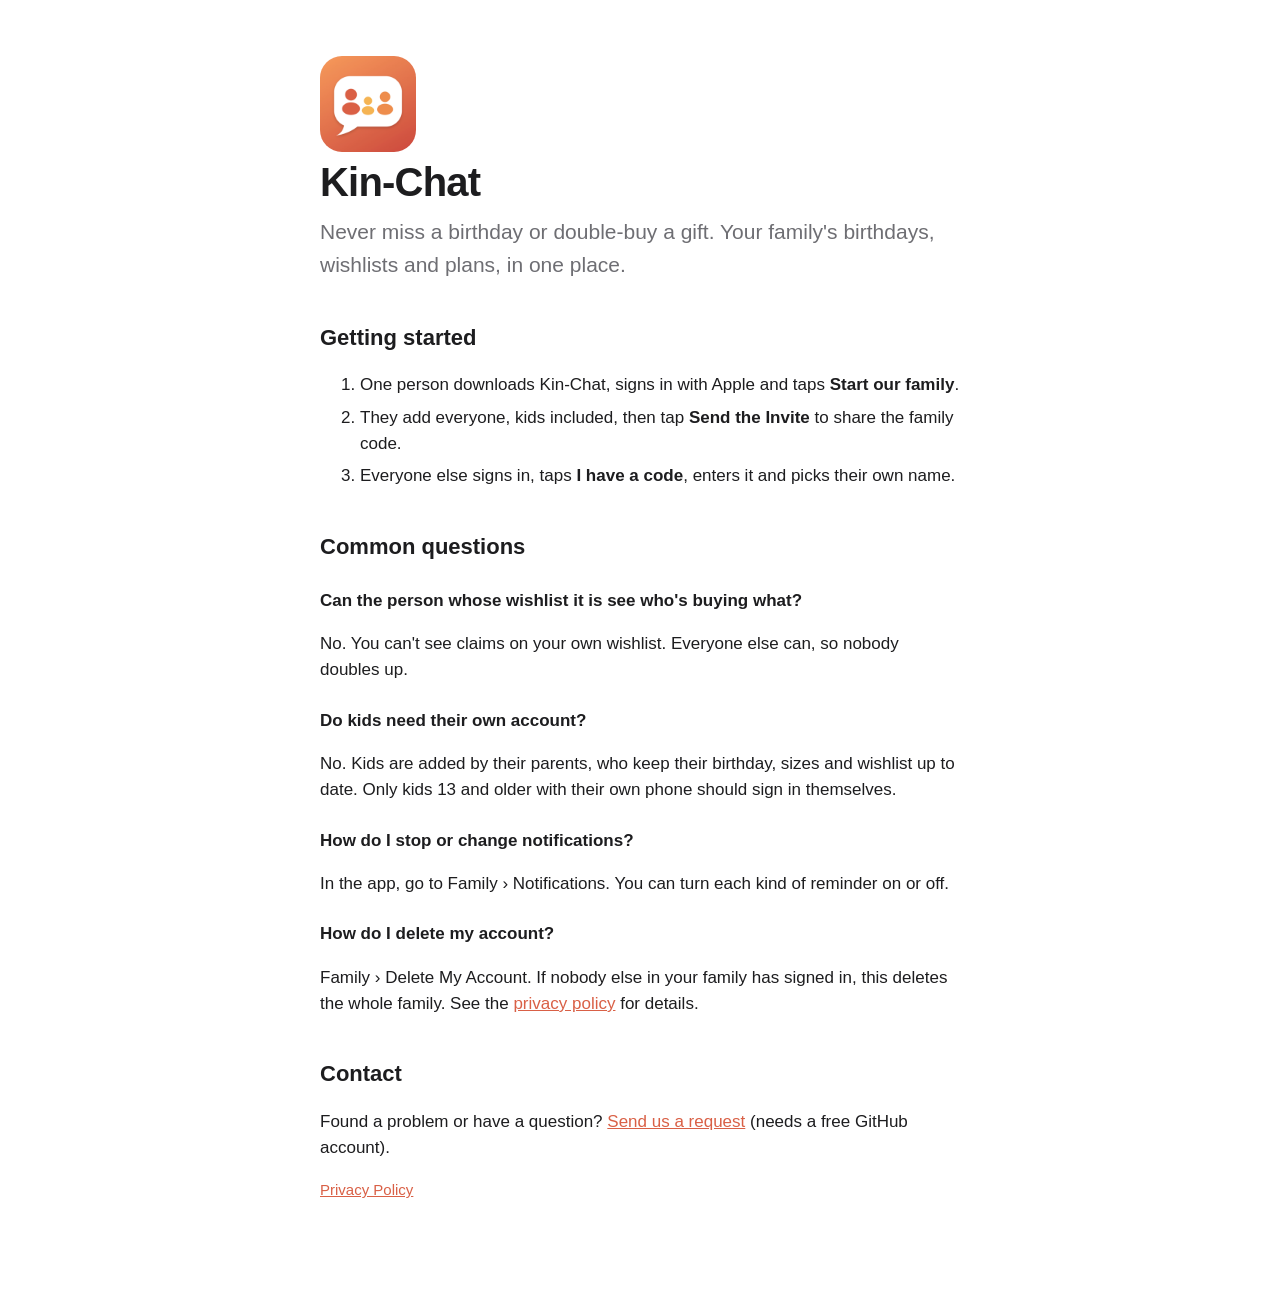
==== index.html @ ff43c402 "Add Kin-Chat support and privacy pages Co-Authored-By: Claude Opus 5.5 <noreply@anthropic.com>" ====
<!doctype html>
<html lang="en">
<head>
<meta charset="utf-8">
<meta name="viewport" content="width=device-width, initial-scale=1">
<title>Kin-Chat Support</title>
<link rel="stylesheet" href="style.css">
</head>
<body>
<main>
<img class="icon" src="icon.png" alt="" width="96" height="96">
<h1>Kin-Chat</h1>
<p class="lede">Never miss a birthday or double-buy a gift. Your family's birthdays, wishlists and plans, in one place.</p>

<h2>Getting started</h2>
<ol>
  <li>One person downloads Kin-Chat, signs in with Apple and taps <strong>Start our family</strong>.</li>
  <li>They add everyone, kids included, then tap <strong>Send the Invite</strong> to share the family code.</li>
  <li>Everyone else signs in, taps <strong>I have a code</strong>, enters it and picks their own name.</li>
</ol>

<h2>Common questions</h2>
<h3>Can the person whose wishlist it is see who's buying what?</h3>
<p>No. You can't see claims on your own wishlist. Everyone else can, so nobody doubles up.</p>
<h3>Do kids need their own account?</h3>
<p>No. Kids are added by their parents, who keep their birthday, sizes and wishlist up to date. Only kids 13 and older with their own phone should sign in themselves.</p>
<h3>How do I stop or change notifications?</h3>
<p>In the app, go to Family › Notifications. You can turn each kind of reminder on or off.</p>
<h3>How do I delete my account?</h3>
<p>Family › Delete My Account. If nobody else in your family has signed in, this deletes the whole family. See the <a href="privacy.html">privacy policy</a> for details.</p>

<h2>Contact</h2>
<p>Found a problem or have a question? <a href="https://github.com/raymondborkowski/kin-chat/issues/new">Send us a request</a> (needs a free GitHub account).</p>

<p class="muted"><a href="privacy.html">Privacy Policy</a></p>
</main>
</body>
</html>
---- style.css ----
:root {
  --text: #1d1d1f;
  --muted: #6e6e73;
  --accent: #d96046;
  --bg: #ffffff;
}
@media (prefers-color-scheme: dark) {
  :root { --text: #f5f5f7; --muted: #a1a1a6; --accent: #f07a5f; --bg: #000000; }
}
* { box-sizing: border-box; }
body {
  margin: 0;
  background: var(--bg);
  color: var(--text);
  font: 17px/1.55 -apple-system, BlinkMacSystemFont, "SF Pro Text", "Helvetica Neue", Arial, sans-serif;
}
main { max-width: 680px; margin: 0 auto; padding: 56px 20px 80px; }
h1 { font-size: 40px; line-height: 1.1; margin: 8px 0 12px; letter-spacing: -0.02em; }
h2 { font-size: 22px; margin: 40px 0 8px; }
h3 { font-size: 17px; margin: 24px 0 4px; }
a { color: var(--accent); }
.muted { color: var(--muted); font-size: 15px; }
.eyebrow { margin: 0; font-weight: 600; }
.eyebrow a { text-decoration: none; }
.lede { font-size: 21px; color: var(--muted); margin-top: 0; }
.icon { border-radius: 22px; display: block; }
li { margin: 6px 0; }
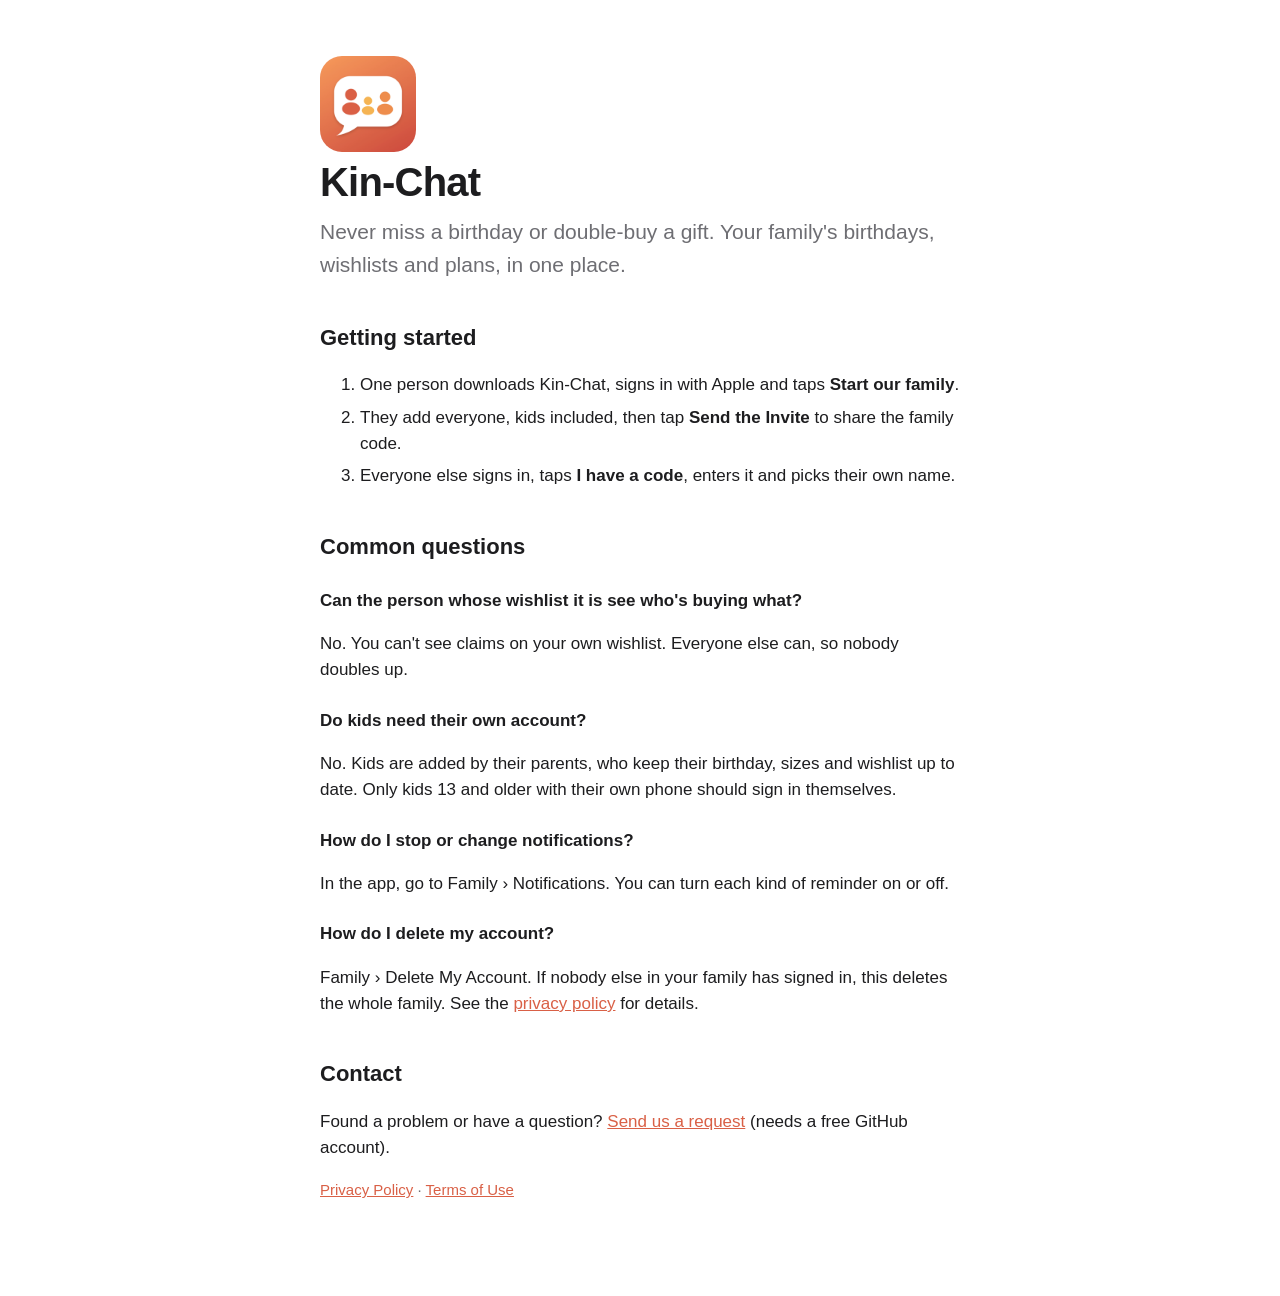
==== commit 72b2595e: "Add Terms of Use" ====
--- a/index.html
+++ b/index.html
@@ -32,7 +32,7 @@
 <h2>Contact</h2>
 <p>Found a problem or have a question? <a href="https://github.com/raymondborkowski/kin-chat/issues/new">Send us a request</a> (needs a free GitHub account).</p>
 
-<p class="muted"><a href="privacy.html">Privacy Policy</a></p>
+<p class="muted"><a href="privacy.html">Privacy Policy</a> · <a href="terms.html">Terms of Use</a></p>
 </main>
 </body>
 </html>
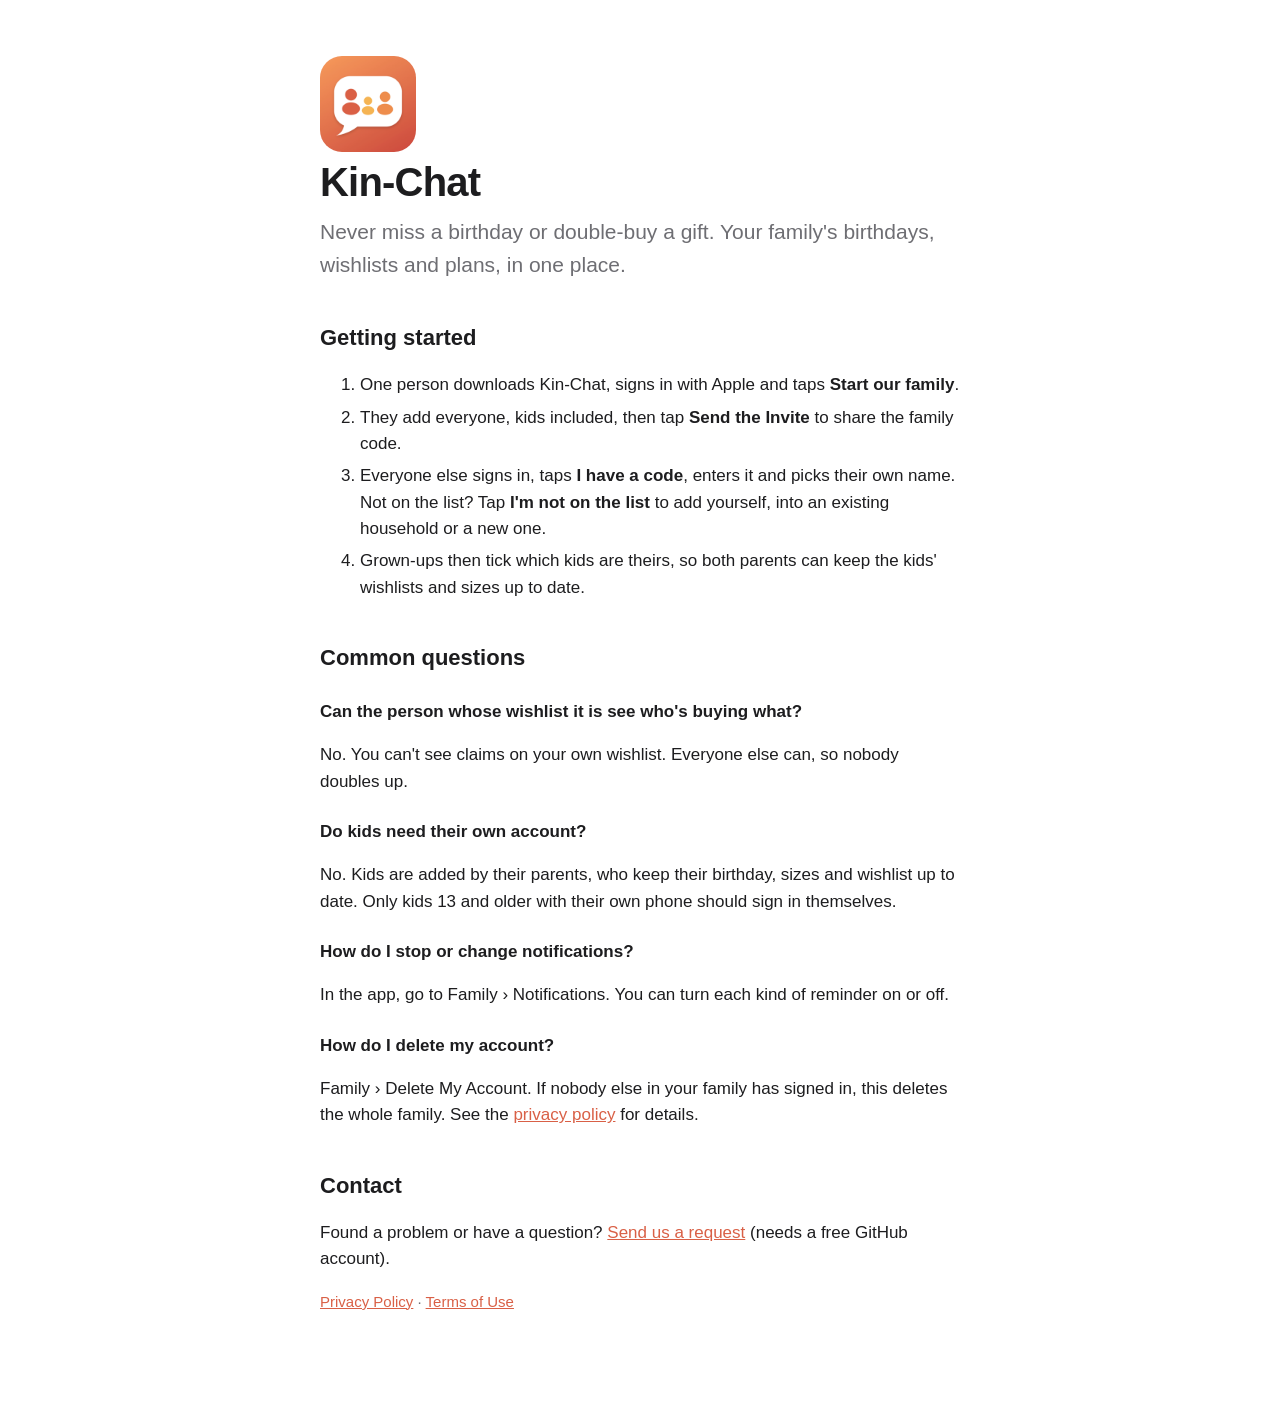
==== commit 876c5c3e: "Getting started: joining when you're not on the list, and picking your kids" ====
--- a/index.html
+++ b/index.html
@@ -16,7 +16,8 @@
 <ol>
   <li>One person downloads Kin-Chat, signs in with Apple and taps <strong>Start our family</strong>.</li>
   <li>They add everyone, kids included, then tap <strong>Send the Invite</strong> to share the family code.</li>
-  <li>Everyone else signs in, taps <strong>I have a code</strong>, enters it and picks their own name.</li>
+  <li>Everyone else signs in, taps <strong>I have a code</strong>, enters it and picks their own name. Not on the list? Tap <strong>I'm not on the list</strong> to add yourself, into an existing household or a new one.</li>
+  <li>Grown-ups then tick which kids are theirs, so both parents can keep the kids' wishlists and sizes up to date.</li>
 </ol>
 
 <h2>Common questions</h2>
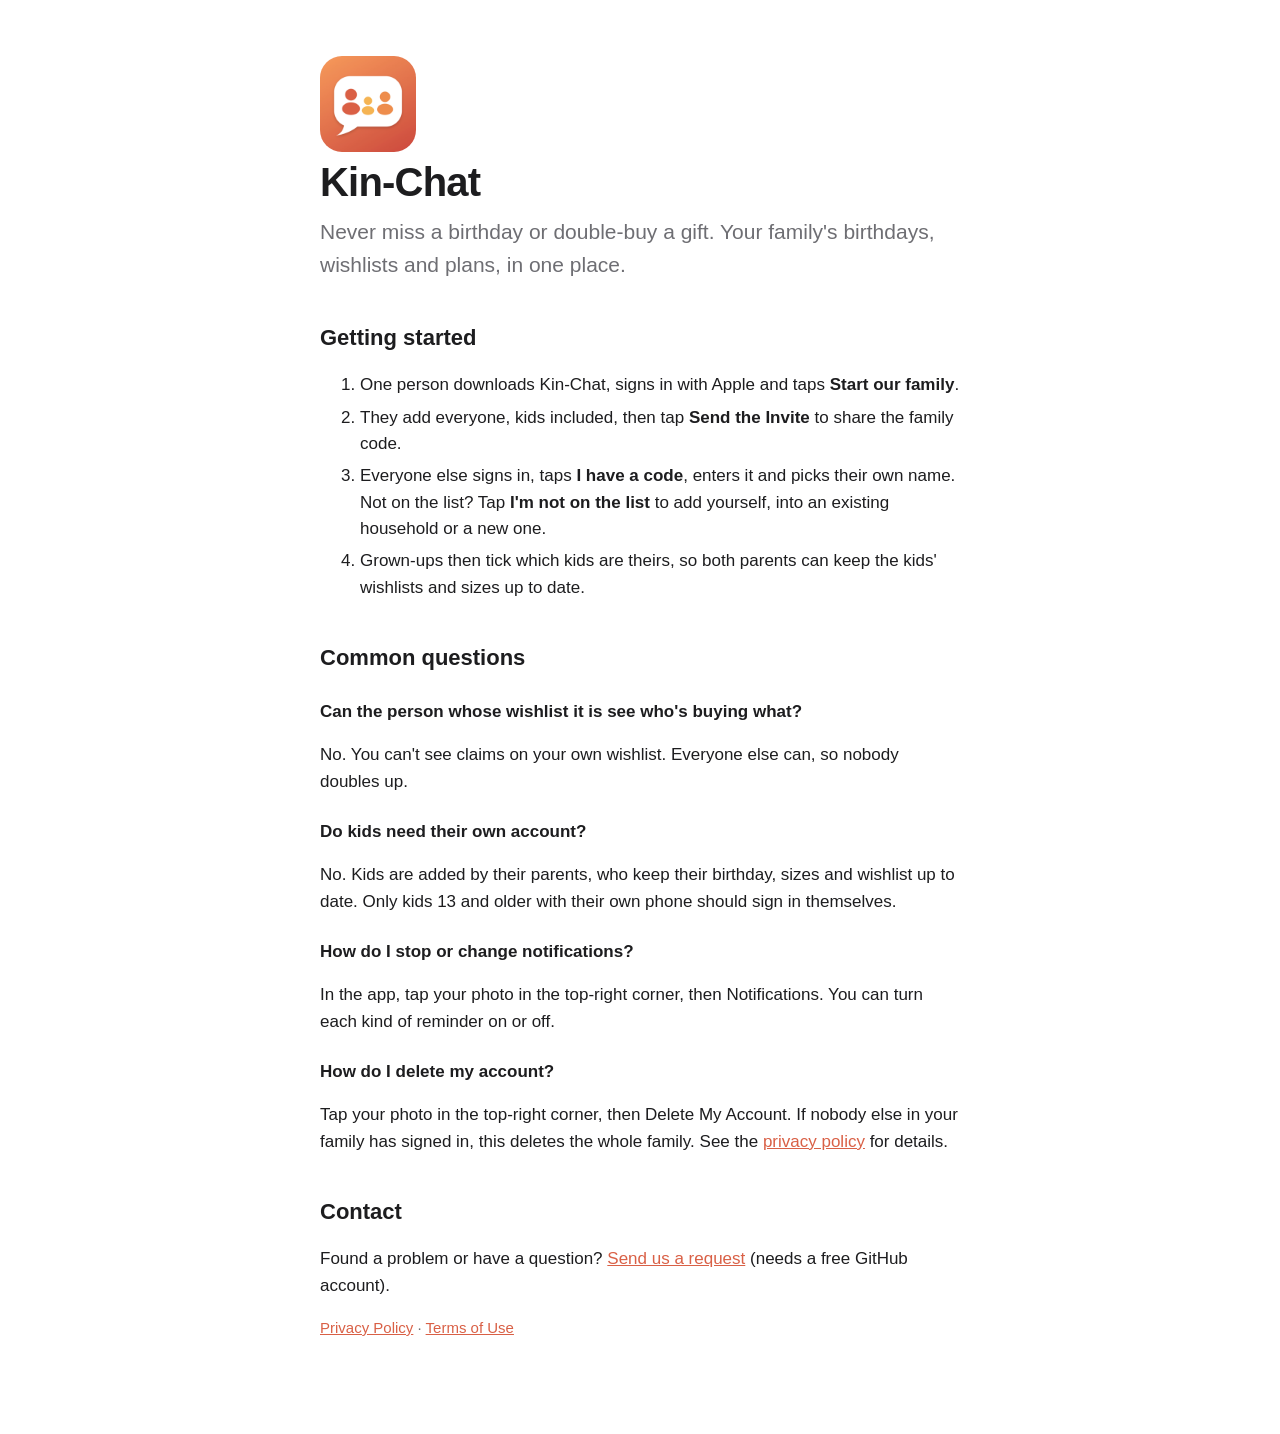
==== commit 2a846cab: "Settings and account deletion moved to the Me screen" ====
--- a/index.html
+++ b/index.html
@@ -26,9 +26,9 @@
 <h3>Do kids need their own account?</h3>
 <p>No. Kids are added by their parents, who keep their birthday, sizes and wishlist up to date. Only kids 13 and older with their own phone should sign in themselves.</p>
 <h3>How do I stop or change notifications?</h3>
-<p>In the app, go to Family › Notifications. You can turn each kind of reminder on or off.</p>
+<p>In the app, tap your photo in the top-right corner, then Notifications. You can turn each kind of reminder on or off.</p>
 <h3>How do I delete my account?</h3>
-<p>Family › Delete My Account. If nobody else in your family has signed in, this deletes the whole family. See the <a href="privacy.html">privacy policy</a> for details.</p>
+<p>Tap your photo in the top-right corner, then Delete My Account. If nobody else in your family has signed in, this deletes the whole family. See the <a href="privacy.html">privacy policy</a> for details.</p>
 
 <h2>Contact</h2>
 <p>Found a problem or have a question? <a href="https://github.com/raymondborkowski/kin-chat/issues/new">Send us a request</a> (needs a free GitHub account).</p>
